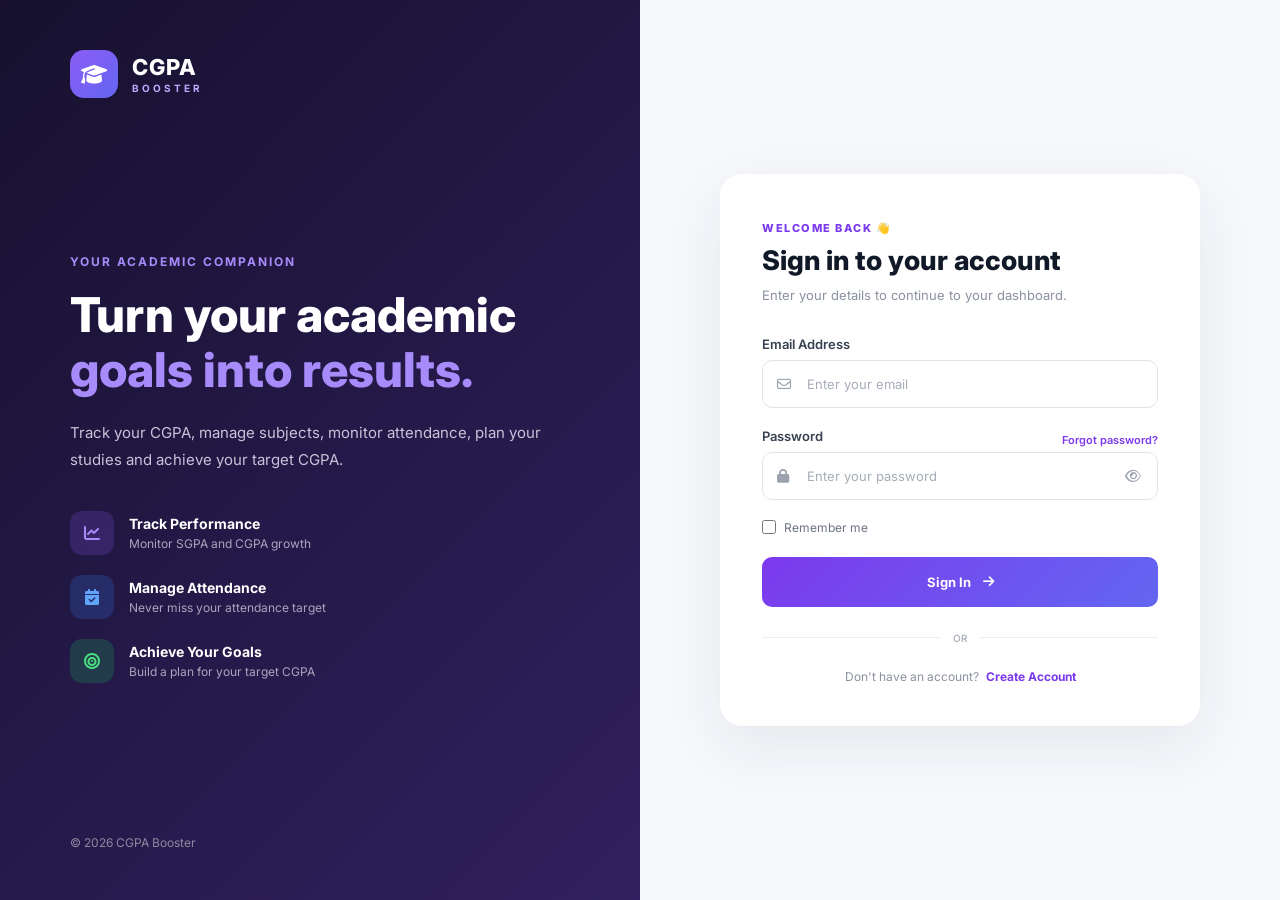
==== FrontEnd(CGPA)/login.html @ 2fee318b "Add files via upload" ====
<!DOCTYPE html>
<html lang="en">

<head>

    <meta charset="UTF-8">

    <meta name="viewport"
          content="width=device-width, initial-scale=1.0">

    <title>CGPA Booster - Login</title>

    <link rel="preconnect"
          href="https://fonts.googleapis.com">

    <link rel="preconnect"
          href="https://fonts.gstatic.com"
          crossorigin>

    <link href="https://fonts.googleapis.com/css2?family=Inter:wght@400;500;600;700;800&display=swap"
          rel="stylesheet">

    <link rel="stylesheet"
          href="https://cdnjs.cloudflare.com/ajax/libs/font-awesome/6.5.2/css/all.min.css">

    <link rel="stylesheet" href="login.css">

</head>


<body>

<div class="login-container">


    <!-- LEFT SIDE -->

    <div class="login-left">

        <div class="brand">

            <div class="brand-icon">
                <i class="fa-solid fa-graduation-cap"></i>
            </div>

            <div>
                <h2>CGPA</h2>
                <span>BOOSTER</span>
            </div>

        </div>


        <div class="welcome-content">

            <span class="small-title">
                YOUR ACADEMIC COMPANION
            </span>

            <h1>
                Turn your academic
                <span>goals into results.</span>
            </h1>

            <p>
                Track your CGPA, manage subjects, monitor attendance,
                plan your studies and achieve your target CGPA.
            </p>


            <div class="feature-list">

                <div class="feature">

                    <div class="feature-icon purple">
                        <i class="fa-solid fa-chart-line"></i>
                    </div>

                    <div>
                        <strong>Track Performance</strong>
                        <span>Monitor SGPA and CGPA growth</span>
                    </div>

                </div>


                <div class="feature">

                    <div class="feature-icon blue">
                        <i class="fa-solid fa-calendar-check"></i>
                    </div>

                    <div>
                        <strong>Manage Attendance</strong>
                        <span>Never miss your attendance target</span>
                    </div>

                </div>


                <div class="feature">

                    <div class="feature-icon green">
                        <i class="fa-solid fa-bullseye"></i>
                    </div>

                    <div>
                        <strong>Achieve Your Goals</strong>
                        <span>Build a plan for your target CGPA</span>
                    </div>

                </div>

            </div>

        </div>


        <div class="left-footer">
            © 2026 CGPA Booster
        </div>

    </div>



    <!-- RIGHT SIDE -->

    <div class="login-right">

        <div class="login-card">


            <!-- LOGIN -->

            <div id="loginSection">

                <div class="mobile-brand">

                    <div class="brand-icon">
                        <i class="fa-solid fa-graduation-cap"></i>
                    </div>

                    <strong>CGPA Booster</strong>

                </div>


                <div class="form-heading">

                    <span>WELCOME BACK 👋</span>

                    <h2>Sign in to your account</h2>

                    <p>
                        Enter your details to continue to your dashboard.
                    </p>

                </div>


                <form id="loginForm">

                    <div class="input-group">

                        <label>Email Address</label>

                        <div class="input-box">

                            <i class="fa-regular fa-envelope"></i>

                            <input
                                type="email"
                                id="loginEmail"
                                placeholder="Enter your email"
                                required
                            >

                        </div>

                    </div>


                    <div class="input-group">

                        <div class="label-row">

                            <label>Password</label>

                            <a href="#">
                                Forgot password?
                            </a>

                        </div>


                        <div class="input-box">

                            <i class="fa-solid fa-lock"></i>

                            <input
                                type="password"
                                id="loginPassword"
                                placeholder="Enter your password"
                                required
                            >

                            <button
                                type="button"
                                class="password-toggle"
                                onclick="togglePassword('loginPassword', this)"
                            >

                                <i class="fa-regular fa-eye"></i>

                            </button>

                        </div>

                    </div>


                    <div class="remember-row">

                        <label class="checkbox-label">

                            <input type="checkbox">

                            <span>
                                Remember me
                            </span>

                        </label>

                    </div>


                    <button
                        type="submit"
                        class="login-btn"
                    >

                        <span>Sign In</span>

                        <i class="fa-solid fa-arrow-right"></i>

                    </button>

                </form>


                <div class="divider">
                    <span>OR</span>
                </div>


                <div class="signup-text">

                    Don't have an account?

                    <button type="button" onclick="showSignup()">
                        Create Account
                    </button>

                </div>

            </div>



            <!-- SIGNUP -->

            <div id="signupSection"
                 class="hidden">


                <div class="form-heading">

                    <span>GET STARTED 🚀</span>

                    <h2>Create your account</h2>

                    <p>
                        Set up your student account to start tracking
                        your academic progress.
                    </p>

                </div>


                <form id="signupForm">


                    <div class="input-group">

                        <label>Full Name</label>

                        <div class="input-box">

                            <i class="fa-regular fa-user"></i>

                            <input
                                type="text"
                                id="signupName"
                                placeholder="Enter your full name"
                                required
                            >

                        </div>

                    </div>


                    <div class="input-row">


                        <div class="input-group">

                            <label>Roll Number</label>

                            <div class="input-box">

                                <i class="fa-solid fa-id-card"></i>

                                <input
                                    type="text"
                                    id="signupRoll"
                                    placeholder="Roll number"
                                    required
                                >

                            </div>

                        </div>


                        <div class="input-group">

                            <label>Branch</label>

                            <div class="input-box">

                                <i class="fa-solid fa-code-branch"></i>

                                <input
                                    type="text"
                                    id="signupBranch"
                                    placeholder="CSE / AI&ML"
                                    required
                                >

                            </div>

                        </div>

                    </div>


                    <div class="input-group">

                        <label>Email Address</label>

                        <div class="input-box">

                            <i class="fa-regular fa-envelope"></i>

                            <input
                                type="email"
                                id="signupEmail"
                                placeholder="Enter your email"
                                required
                            >

                        </div>

                    </div>


                    <div class="input-group">

                        <label>Password</label>

                        <div class="input-box">

                            <i class="fa-solid fa-lock"></i>

                            <input
                                type="password"
                                id="signupPassword"
                                placeholder="Create a password"
                                required
                            >

                            <button
                                type="button"
                                class="password-toggle"
                                onclick="togglePassword('signupPassword', this)"
                            >

                                <i class="fa-regular fa-eye"></i>

                            </button>

                        </div>

                    </div>


                    <div class="input-group">

                        <label>Confirm Password</label>

                        <div class="input-box">

                            <i class="fa-solid fa-lock"></i>

                            <input
                                type="password"
                                id="confirmPassword"
                                placeholder="Confirm your password"
                                required
                            >

                        </div>

                    </div>


                    <label class="terms">

                        <input type="checkbox" required>

                        <span>
                            I agree to the
                            <a href="#">Terms &amp; Conditions</a>
                        </span>

                    </label>


                    <button
                        type="submit"
                        class="login-btn"
                    >

                        <span>Create Account</span>

                        <i class="fa-solid fa-arrow-right"></i>

                    </button>

                </form>


                <div class="signup-text">

                    Already have an account?

                    <button type="button" onclick="showLogin()">
                        Sign In
                    </button>

                </div>

            </div>

        </div>

    </div>

</div>



<script src="login.js"></script>

</body>
</html>
---- FrontEnd(CGPA)/login.css ----
/* =========================
   RESET
========================= */

* {
    margin: 0;
    padding: 0;
    box-sizing: border-box;
}

body {
    font-family: "Inter", sans-serif;
    background: #f5f7fb;
    color: #1f2937;
}


/* =========================
   MAIN CONTAINER
========================= */

.login-container {
    min-height: 100vh;
    display: flex;
}


/* =========================
   LEFT SIDE
========================= */

.login-left {
    width: 50%;
    min-height: 100vh;
    background: linear-gradient(135deg, #17112f, #30205f);
    color: white;
    padding: 50px 70px;
    display: flex;
    flex-direction: column;
    justify-content: space-between;
}

.brand {
    display: flex;
    align-items: center;
    gap: 14px;
}

.brand-icon {
    width: 48px;
    height: 48px;
    border-radius: 14px;
    background: linear-gradient(135deg, #8b5cf6, #6366f1);
    display: flex;
    align-items: center;
    justify-content: center;
    font-size: 21px;
    color: white;
}

.brand h2 {
    font-size: 22px;
    font-weight: 800;
    letter-spacing: 1px;
}

.brand span {
    display: block;
    font-size: 10px;
    font-weight: 700;
    letter-spacing: 3px;
    color: #b9a9ff;
    margin-top: 2px;
}


/* =========================
   WELCOME CONTENT
========================= */

.welcome-content {
    max-width: 570px;
}

.small-title {
    display: inline-block;
    color: #a78bfa;
    font-size: 12px;
    font-weight: 700;
    letter-spacing: 2px;
    margin-bottom: 18px;
}

.welcome-content h1 {
    font-size: 48px;
    line-height: 1.15;
    font-weight: 800;
    margin-bottom: 22px;
}

.welcome-content h1 span {
    display: block;
    color: #a78bfa;
}

.welcome-content p {
    color: #c7c3d8;
    font-size: 15px;
    line-height: 1.8;
    max-width: 520px;
}


/* =========================
   FEATURES
========================= */

.feature-list {
    margin-top: 38px;
    display: flex;
    flex-direction: column;
    gap: 20px;
}

.feature {
    display: flex;
    align-items: center;
    gap: 15px;
}

.feature-icon {
    width: 44px;
    height: 44px;
    border-radius: 12px;
    display: flex;
    align-items: center;
    justify-content: center;
    flex-shrink: 0;
}

.feature-icon.purple {
    background: rgba(139, 92, 246, 0.2);
    color: #a78bfa;
}

.feature-icon.blue {
    background: rgba(59, 130, 246, 0.2);
    color: #60a5fa;
}

.feature-icon.green {
    background: rgba(34, 197, 94, 0.2);
    color: #4ade80;
}

.feature strong {
    display: block;
    font-size: 14px;
    font-weight: 700;
    margin-bottom: 4px;
}

.feature span {
    display: block;
    color: #aaa5be;
    font-size: 12px;
}


/* =========================
   FOOTER
========================= */

.left-footer {
    color: #8e899f;
    font-size: 12px;
}


/* =========================
   RIGHT SIDE
========================= */

.login-right {
    width: 50%;
    min-height: 100vh;
    background: #f7f8fc;
    display: flex;
    align-items: center;
    justify-content: center;
    padding: 40px;
}

.login-card {
    width: 100%;
    max-width: 480px;
    background: white;
    border-radius: 22px;
    padding: 42px;
    box-shadow: 0 20px 60px rgba(31, 41, 55, 0.08);
}


/* =========================
   MOBILE BRAND
========================= */

.mobile-brand {
    display: none;
    align-items: center;
    gap: 10px;
    margin-bottom: 30px;
}

.mobile-brand .brand-icon {
    width: 40px;
    height: 40px;
    font-size: 17px;
}

.mobile-brand strong {
    font-size: 18px;
}


/* =========================
   FORM HEADING
========================= */

.form-heading {
    margin-bottom: 30px;
}

.form-heading > span {
    color: #7c3aed;
    font-size: 11px;
    font-weight: 800;
    letter-spacing: 1.5px;
}

.form-heading h2 {
    color: #111827;
    font-size: 27px;
    font-weight: 800;
    margin-top: 8px;
    margin-bottom: 8px;
}

.form-heading p {
    color: #8a91a0;
    font-size: 13px;
    line-height: 1.6;
}


/* =========================
   FORM
========================= */

.input-group {
    margin-bottom: 20px;
}

.input-group > label,
.label-row label {
    display: block;
    color: #374151;
    font-size: 13px;
    font-weight: 600;
    margin-bottom: 8px;
}

.label-row {
    display: flex;
    justify-content: space-between;
    align-items: center;
}

.label-row a {
    color: #7c3aed;
    text-decoration: none;
    font-size: 11px;
    font-weight: 600;
}

.label-row a:hover {
    text-decoration: underline;
}


/* =========================
   INPUT BOX
========================= */

.input-box {
    position: relative;
    width: 100%;
}

.input-box > i {
    position: absolute;
    left: 15px;
    top: 50%;
    transform: translateY(-50%);
    color: #9ca3af;
    font-size: 14px;
    pointer-events: none;
}

.input-box input {
    width: 100%;
    height: 48px;
    border: 1px solid #e2e5eb;
    border-radius: 10px;
    outline: none;
    padding: 0 44px;
    background: #fff;
    color: #1f2937;
    font-family: inherit;
    font-size: 13px;
    transition: 0.2s ease;
}

.input-box input::placeholder {
    color: #a6acb8;
}

.input-box input:focus {
    border-color: #8b5cf6;
    box-shadow: 0 0 0 3px rgba(139, 92, 246, 0.1);
}


/* =========================
   PASSWORD TOGGLE
========================= */

.password-toggle {
    position: absolute;
    right: 12px;
    top: 50%;
    transform: translateY(-50%);
    border: none;
    background: transparent;
    color: #9ca3af;
    cursor: pointer;
    font-size: 14px;
    padding: 5px;
}

.password-toggle:hover {
    color: #7c3aed;
}


/* =========================
   INPUT ROW
========================= */

.input-row {
    display: grid;
    grid-template-columns: 1fr 1fr;
    gap: 14px;
}


/* =========================
   REMEMBER ROW
========================= */

.remember-row {
    margin: 5px 0 22px;
}

.checkbox-label {
    display: flex;
    align-items: center;
    gap: 8px;
    cursor: pointer;
}

.checkbox-label input {
    width: 14px;
    height: 14px;
    accent-color: #7c3aed;
}

.checkbox-label span {
    color: #6b7280;
    font-size: 12px;
}


/* =========================
   BUTTON
========================= */

.login-btn {
    width: 100%;
    height: 50px;
    border: none;
    border-radius: 10px;
    background: linear-gradient(135deg, #7c3aed, #6366f1);
    color: white;
    display: flex;
    align-items: center;
    justify-content: center;
    gap: 12px;
    font-family: inherit;
    font-size: 13px;
    font-weight: 700;
    cursor: pointer;
    transition: 0.2s ease;
}

.login-btn:hover {
    transform: translateY(-1px);
    box-shadow: 0 8px 20px rgba(124, 58, 237, 0.25);
}

.login-btn:active {
    transform: translateY(0);
}


/* =========================
   DIVIDER
========================= */

.divider {
    display: flex;
    align-items: center;
    gap: 12px;
    margin: 25px 0;
    color: #b0b5bf;
    font-size: 10px;
    font-weight: 600;
}

.divider::before,
.divider::after {
    content: "";
    flex: 1;
    height: 1px;
    background: #eceef2;
}


/* =========================
   SIGNUP TEXT
========================= */

.signup-text {
    text-align: center;
    color: #8a91a0;
    font-size: 12px;
}

.signup-text button {
    border: none;
    background: transparent;
    color: #7c3aed;
    font-family: inherit;
    font-size: 12px;
    font-weight: 700;
    cursor: pointer;
    margin-left: 4px;
}

.signup-text button:hover {
    text-decoration: underline;
}


/* =========================
   TERMS
========================= */

.terms {
    display: flex;
    align-items: flex-start;
    gap: 8px;
    color: #6b7280;
    font-size: 11px;
    line-height: 1.5;
    margin: 5px 0 20px;
    cursor: pointer;
}

.terms input {
    width: 14px;
    height: 14px;
    margin-top: 1px;
    accent-color: #7c3aed;
    flex-shrink: 0;
}

.terms a {
    color: #7c3aed;
    text-decoration: none;
}

.terms a:hover {
    text-decoration: underline;
}


/* =========================
   HIDDEN
========================= */

.hidden {
    display: none !important;
}


/* =========================
   RESPONSIVE - TABLET
========================= */

@media (max-width: 1000px) {

    .login-left {
        padding: 40px;
    }

    .welcome-content h1 {
        font-size: 38px;
    }

    .login-card {
        padding: 32px;
    }
}


/* =========================
   RESPONSIVE - MOBILE
========================= */

@media (max-width: 768px) {

    .login-container {
        display: block;
    }

    .login-left {
        display: none;
    }

    .login-right {
        width: 100%;
        min-height: 100vh;
        padding: 20px;
    }

    .login-card {
        max-width: 500px;
        padding: 30px 24px;
        border-radius: 18px;
        box-shadow: none;
    }

    .mobile-brand {
        display: flex;
    }

    .form-heading h2 {
        font-size: 24px;
    }

    .input-row {
        grid-template-columns: 1fr;
        gap: 0;
    }
}


/* =========================
   SMALL MOBILE
========================= */

@media (max-width: 450px) {

    .login-right {
        padding: 10px;
    }

    .login-card {
        padding: 25px 18px;
    }

    .form-heading h2 {
        font-size: 22px;
    }

    .form-heading p {
        font-size: 12px;
    }

    .input-box input {
        height: 46px;
    }

    .login-btn {
        height: 48px;
    }
}
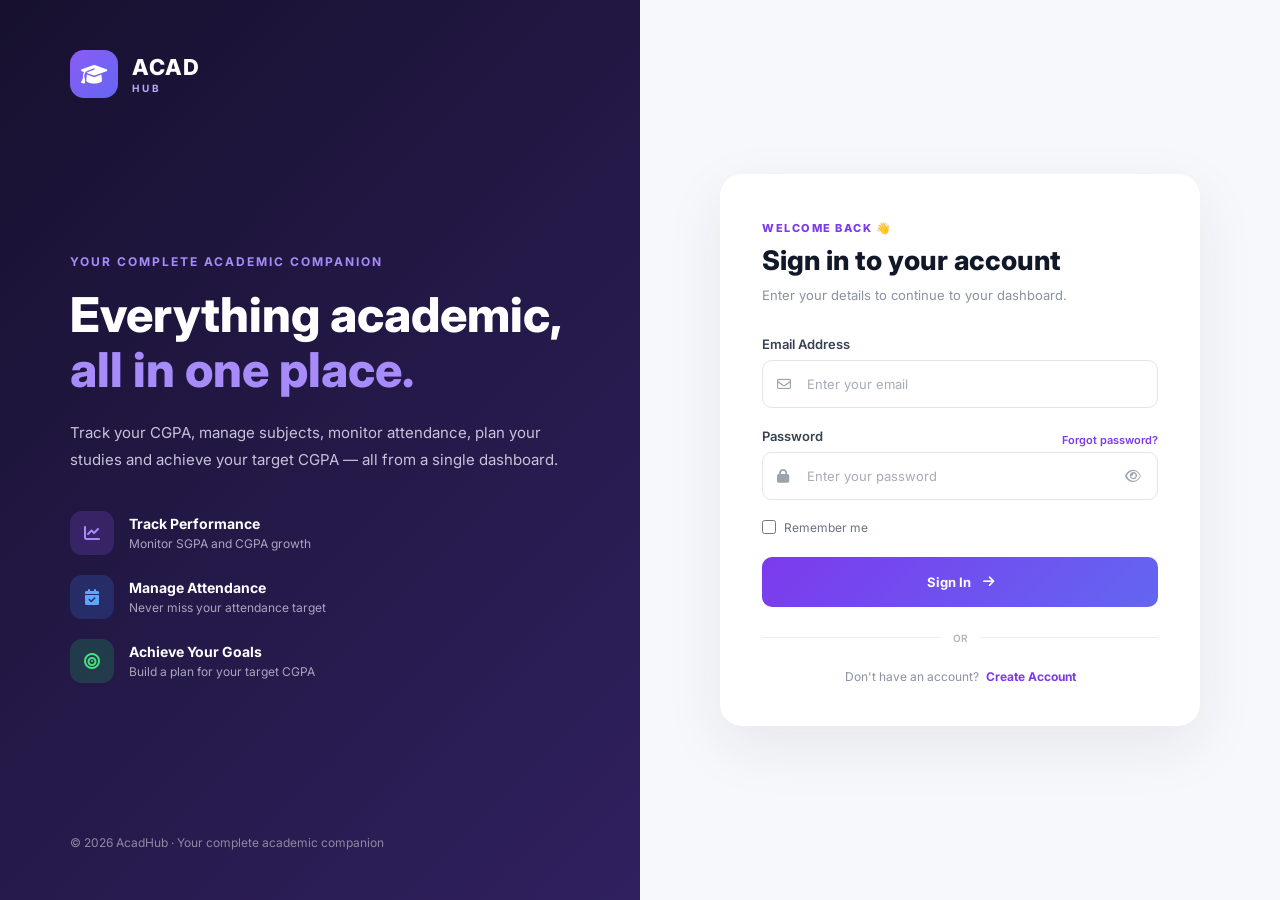
==== commit 2aae38c5: "Update login.html" ====
--- a/FrontEnd(CGPA)/login.html
+++ b/FrontEnd(CGPA)/login.html
@@ -8,7 +8,13 @@
     <meta name="viewport"
           content="width=device-width, initial-scale=1.0">
 
-    <title>CGPA Booster - Login</title>
+    <title>AcadHub — Sign In</title>
+
+    <meta name="description"
+          content="AcadHub — your complete academic companion. Track CGPA, attendance, subjects, study plans, and goals in one dashboard.">
+
+    <link rel="icon"
+          href="data:image/svg+xml,<svg xmlns='http://www.w3.org/2000/svg' viewBox='0 0 100 100'><text y='.9em' font-size='90'>🎓</text></svg>">
 
     <link rel="preconnect"
           href="https://fonts.googleapis.com">
@@ -44,8 +50,8 @@
             </div>
 
             <div>
-                <h2>CGPA</h2>
-                <span>BOOSTER</span>
+                <h2>ACAD</h2>
+                <span>HUB</span>
             </div>
 
         </div>
@@ -54,17 +60,18 @@
         <div class="welcome-content">
 
             <span class="small-title">
-                YOUR ACADEMIC COMPANION
+                YOUR COMPLETE ACADEMIC COMPANION
             </span>
 
             <h1>
-                Turn your academic
-                <span>goals into results.</span>
+                Everything academic,
+                <span>all in one place.</span>
             </h1>
 
             <p>
                 Track your CGPA, manage subjects, monitor attendance,
-                plan your studies and achieve your target CGPA.
+                plan your studies and achieve your target CGPA —
+                all from a single dashboard.
             </p>
 
 
@@ -117,7 +124,7 @@
 
 
         <div class="left-footer">
-            © 2026 CGPA Booster
+            © 2026 AcadHub · Your complete academic companion
         </div>
 
     </div>
@@ -141,7 +148,7 @@
                         <i class="fa-solid fa-graduation-cap"></i>
                     </div>
 
-                    <strong>CGPA Booster</strong>
+                    <strong>AcadHub</strong>
 
                 </div>
 
@@ -475,4 +482,4 @@
 <script src="login.js"></script>
 
 </body>
-</html>+</html>
